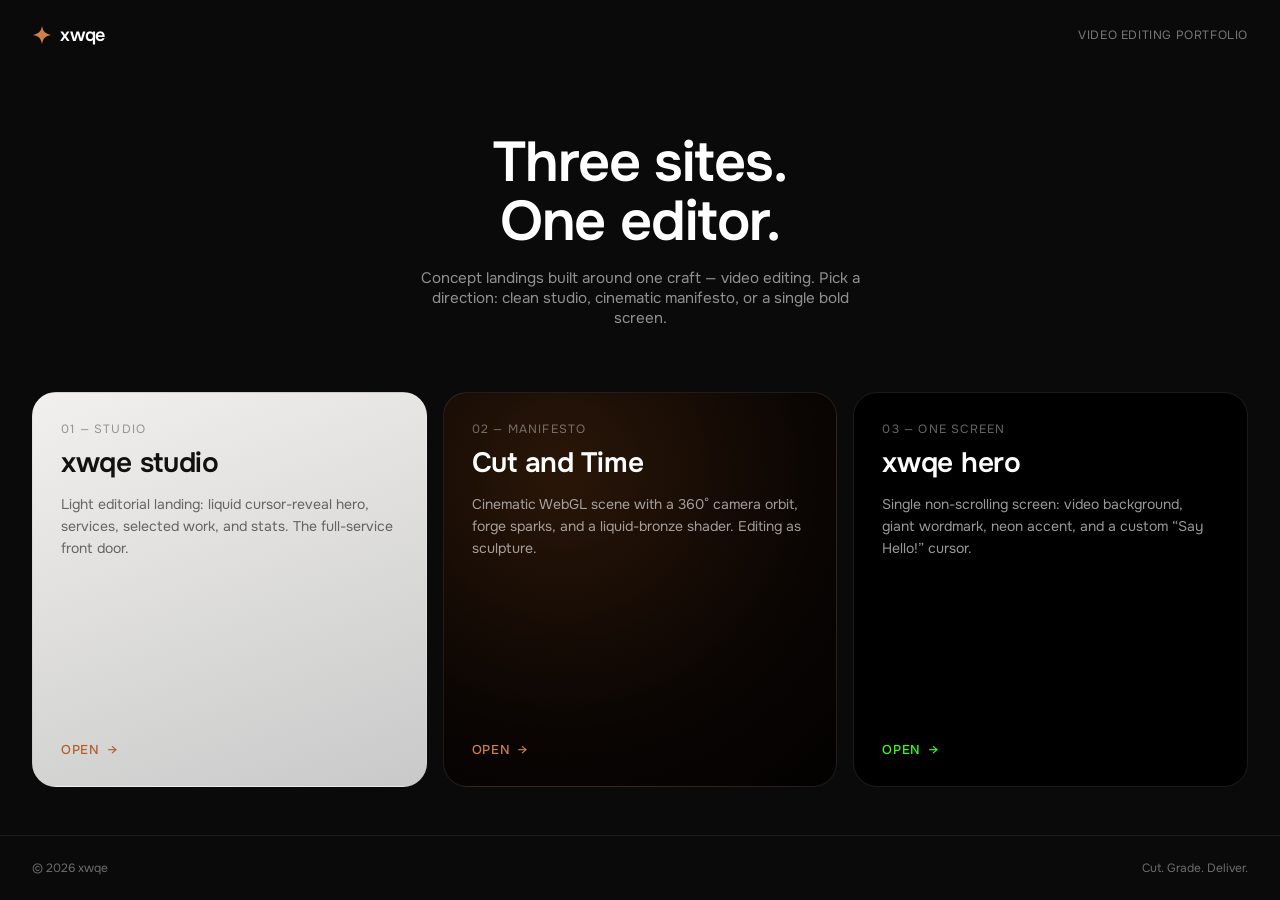
==== index.html @ b78a123f "Publish xwqe portfolio (hub + lumora + laocoon + loopstack) Co-Authored-By: Claude Fable 5 <noreply@" ====
<!DOCTYPE html>
<html lang="en">
<head>
<meta charset="UTF-8">
<meta name="viewport" content="width=device-width, initial-scale=1.0">
<title>xwqe — Portfolio</title>
<meta name="description" content="xwqe — independent video editor. Three concept sites: studio landing, cinematic manifesto, and a one-screen hero.">
<link rel="icon" href="data:image/svg+xml,<svg xmlns='http://www.w3.org/2000/svg' viewBox='0 0 64 64'><rect width='64' height='64' rx='14' fill='%230a0a0a'/><text x='32' y='45' font-family='Arial,sans-serif' font-size='38' font-weight='700' text-anchor='middle' fill='%23cf8047'>x</text></svg>">
<meta property="og:type" content="website">
<meta property="og:url" content="https://reegee07.github.io/xwqe-portfolio/">
<meta property="og:title" content="xwqe — Portfolio">
<meta property="og:description" content="Independent video editor. Three concept sites: studio landing, cinematic manifesto, and a one-screen hero.">
<meta property="og:image" content="https://reegee07.github.io/xwqe-portfolio/assets/og/hub.png">
<meta name="twitter:card" content="summary_large_image">
<link rel="preconnect" href="https://fonts.googleapis.com">
<link rel="preconnect" href="https://fonts.gstatic.com" crossorigin>
<link href="https://fonts.googleapis.com/css2?family=Onest:wght@400;500;600;700&display=swap" rel="stylesheet">
<style>
*{box-sizing:border-box;margin:0;padding:0}
body{background:#0a0a0a;color:#fff;font-family:'Onest',sans-serif;min-height:100vh;display:flex;flex-direction:column}
a{color:inherit;text-decoration:none}
.top{display:flex;align-items:center;justify-content:space-between;padding:1.5rem 2rem}
.brand{display:flex;align-items:center;gap:.5rem;font-weight:600;font-size:1.125rem;letter-spacing:-.01em}
.brand svg{width:1.25rem;height:1.25rem;color:#cf8047}
.top .tag{font-size:.75rem;text-transform:uppercase;letter-spacing:.05em;color:rgba(255,255,255,.45)}
.hero{text-align:center;padding:4rem 1.5rem 3rem}
.hero h1{font-size:clamp(2rem,5vw,3.5rem);font-weight:600;letter-spacing:-.02em;line-height:1.05}
.hero p{margin-top:1rem;font-size:.95rem;color:rgba(255,255,255,.55);max-width:44ch;margin-inline:auto}
.cards{flex:1;display:grid;grid-template-columns:1fr;gap:1rem;padding:1rem 2rem 3rem;max-width:80rem;margin-inline:auto;width:100%}
@media(min-width:900px){.cards{grid-template-columns:repeat(3,1fr)}}
.card{position:relative;display:flex;flex-direction:column;justify-content:space-between;min-height:20rem;border-radius:1.5rem;padding:1.75rem;overflow:hidden;border:1px solid rgba(255,255,255,.1);transition:transform .35s cubic-bezier(.2,.8,.2,1),border-color .35s}
.card:hover{transform:translateY(-6px);border-color:rgba(255,255,255,.3)}
.card .num{font-size:.75rem;color:rgba(255,255,255,.4);text-transform:uppercase;letter-spacing:.1em}
.card h2{font-size:1.75rem;font-weight:600;letter-spacing:-.01em;margin-top:.5rem}
.card p{margin-top:.75rem;font-size:.875rem;line-height:1.6;color:rgba(255,255,255,.6)}
.card .go{margin-top:1.5rem;display:inline-flex;align-items:center;gap:.5rem;font-size:.8rem;font-weight:500;text-transform:uppercase;letter-spacing:.05em}
.card .go span{transition:transform .3s}
.card:hover .go span{transform:translateX(4px)}
.card.c1{background:linear-gradient(160deg,#f1f0ee, #c9c9c9);color:#111;border-color:transparent}
.card.c1 .num{color:rgba(17,17,17,.4)}
.card.c1 p{color:rgba(17,17,17,.6)}
.card.c1 .accent{color:#b15f2c}
.card.c2{background:radial-gradient(120% 120% at 30% 20%, #2a1608 0%, #0a0503 55%, #000 100%)}
.card.c2 .accent{color:#cf8047}
.card.c3{background:#000}
.card.c3 .accent{color:#39FF14}
.card.c3 h2{font-family:'Onest',sans-serif}
footer{padding:1.5rem 2rem;display:flex;justify-content:space-between;font-size:.75rem;color:rgba(255,255,255,.4);border-top:1px solid rgba(255,255,255,.08)}
</style>
</head>
<body>
<div class="top">
  <div class="brand"><svg viewBox="0 0 48 48" fill="currentColor" xmlns="http://www.w3.org/2000/svg"><path d="M24 2c2.2 13.8 7.9 19.6 22 22-14.1 2.4-19.8 8.2-22 22-2.2-13.8-7.9-19.6-22-22 14.1-2.4 19.8-8.2 22-22Z"/></svg>xwqe</div>
  <span class="tag">Video Editing Portfolio</span>
</div>
<div class="hero">
  <h1>Three sites.<br>One editor.</h1>
  <p>Concept landings built around one craft — video editing. Pick a direction: clean studio, cinematic manifesto, or a single bold screen.</p>
</div>
<div class="cards">
  <a class="card c1" href="lumora/index.html">
    <div><div class="num">01 — Studio</div><h2>xwqe studio</h2><p>Light editorial landing: liquid cursor-reveal hero, services, selected work, and stats. The full-service front door.</p></div>
    <div class="go accent">Open <span>→</span></div>
  </a>
  <a class="card c2" href="laocoon/index.html">
    <div><div class="num">02 — Manifesto</div><h2>Cut and Time</h2><p>Cinematic WebGL scene with a 360° camera orbit, forge sparks, and a liquid-bronze shader. Editing as sculpture.</p></div>
    <div class="go accent">Open <span>→</span></div>
  </a>
  <a class="card c3" href="loopstack/index.html">
    <div><div class="num">03 — One Screen</div><h2>xwqe hero</h2><p>Single non-scrolling screen: video background, giant wordmark, neon accent, and a custom “Say Hello!” cursor.</p></div>
    <div class="go accent">Open <span>→</span></div>
  </a>
</div>
<footer><span>© 2026 xwqe</span><span>Cut. Grade. Deliver.</span></footer>
</body>
</html>
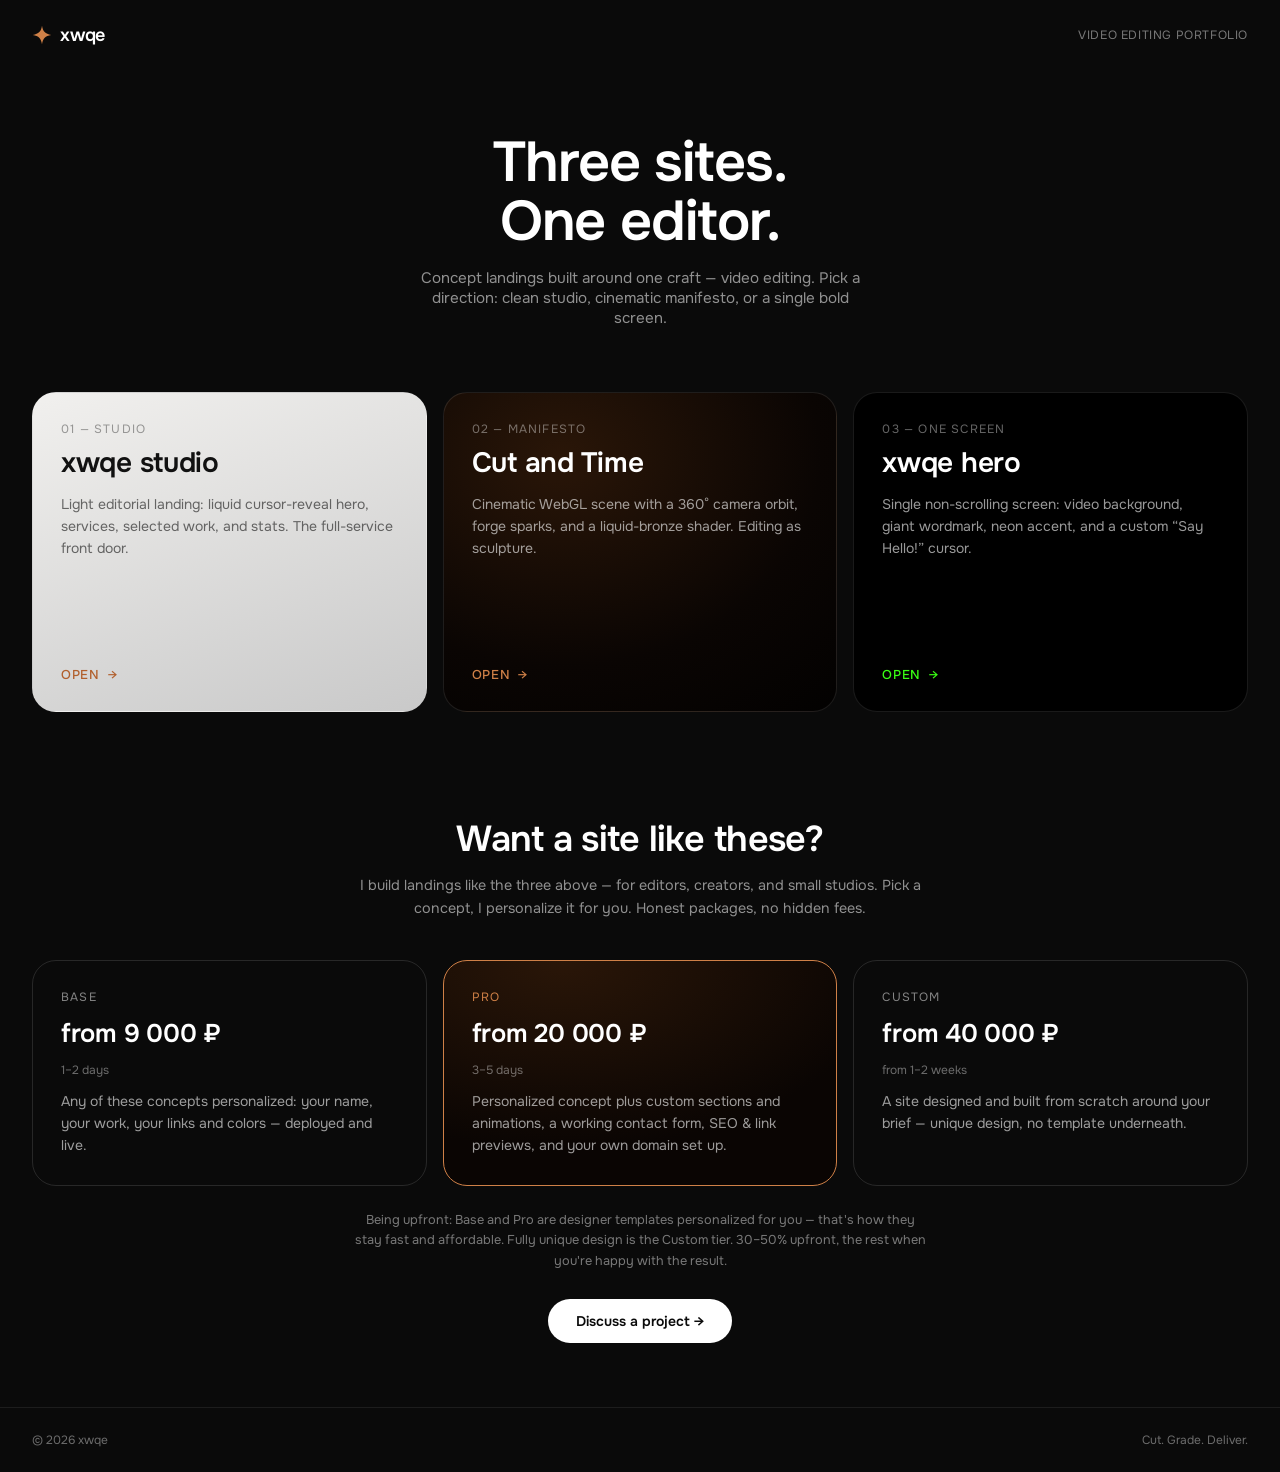
==== commit f65723a8: "Update: real portfolio links, mobile fixes, pricing section Co-Authored-By: Claude Fable 5 <noreply@" ====
--- a/index.html
+++ b/index.html
@@ -46,6 +46,23 @@
 .card.c3 .accent{color:#39FF14}
 .card.c3 h2{font-family:'Onest',sans-serif}
 footer{padding:1.5rem 2rem;display:flex;justify-content:space-between;font-size:.75rem;color:rgba(255,255,255,.4);border-top:1px solid rgba(255,255,255,.08)}
+.pricing{padding:3.5rem 2rem 4rem;max-width:80rem;margin-inline:auto;width:100%}
+.pricing .p-head{text-align:center;max-width:52ch;margin-inline:auto}
+.pricing .p-head h2{font-size:clamp(1.5rem,3.5vw,2.25rem);font-weight:600;letter-spacing:-.02em}
+.pricing .p-head p{margin-top:.75rem;font-size:.9rem;color:rgba(255,255,255,.55);line-height:1.6}
+.tiers{display:grid;grid-template-columns:1fr;gap:1rem;margin-top:2.5rem}
+@media(min-width:900px){.tiers{grid-template-columns:repeat(3,1fr)}}
+.tier{border:1px solid rgba(255,255,255,.12);border-radius:1.5rem;padding:1.75rem;display:flex;flex-direction:column;gap:.75rem}
+.tier.featured{border-color:#cf8047;background:radial-gradient(120% 120% at 30% 0%, #2a1608 0%, #0a0503 70%)}
+.tier .t-name{font-size:.75rem;text-transform:uppercase;letter-spacing:.1em;color:rgba(255,255,255,.5)}
+.tier.featured .t-name{color:#cf8047}
+.tier .t-price{font-size:1.6rem;font-weight:600;letter-spacing:-.01em}
+.tier .t-time{font-size:.75rem;color:rgba(255,255,255,.4)}
+.tier p{font-size:.875rem;line-height:1.6;color:rgba(255,255,255,.6)}
+.p-note{margin-top:1.5rem;text-align:center;font-size:.8rem;line-height:1.6;color:rgba(255,255,255,.45);max-width:64ch;margin-inline:auto}
+.p-cta{margin-top:1.75rem;display:flex;justify-content:center}
+.p-cta a{display:inline-flex;align-items:center;gap:.5rem;background:#fff;color:#0a0a0a;border-radius:9999px;padding:.8rem 1.75rem;font-size:.875rem;font-weight:600;transition:transform .3s cubic-bezier(.2,.8,.2,1)}
+.p-cta a:hover{transform:scale(1.05)}
 </style>
 </head>
 <body>
@@ -71,6 +88,34 @@
     <div class="go accent">Open <span>→</span></div>
   </a>
 </div>
+<div class="pricing" id="pricing">
+  <div class="p-head">
+    <h2>Want a site like these?</h2>
+    <p>I build landings like the three above — for editors, creators, and small studios. Pick a concept, I personalize it for you. Honest packages, no hidden fees.</p>
+  </div>
+  <div class="tiers">
+    <div class="tier">
+      <div class="t-name">Base</div>
+      <div class="t-price">from 9 000 ₽</div>
+      <div class="t-time">1–2 days</div>
+      <p>Any of these concepts personalized: your name, your work, your links and colors — deployed and live.</p>
+    </div>
+    <div class="tier featured">
+      <div class="t-name">Pro</div>
+      <div class="t-price">from 20 000 ₽</div>
+      <div class="t-time">3–5 days</div>
+      <p>Personalized concept plus custom sections and animations, a working contact form, SEO &amp; link previews, and your own domain set up.</p>
+    </div>
+    <div class="tier">
+      <div class="t-name">Custom</div>
+      <div class="t-price">from 40 000 ₽</div>
+      <div class="t-time">from 1–2 weeks</div>
+      <p>A site designed and built from scratch around your brief — unique design, no template underneath.</p>
+    </div>
+  </div>
+  <p class="p-note">Being upfront: Base and Pro are designer templates personalized for you — that's how they stay fast and affordable. Fully unique design is the Custom tier. 30–50% upfront, the rest when you're happy with the result.</p>
+  <div class="p-cta"><a href="https://t.me/xwqeee" target="_blank" rel="noopener">Discuss a project →</a></div>
+</div>
 <footer><span>© 2026 xwqe</span><span>Cut. Grade. Deliver.</span></footer>
 </body>
 </html>
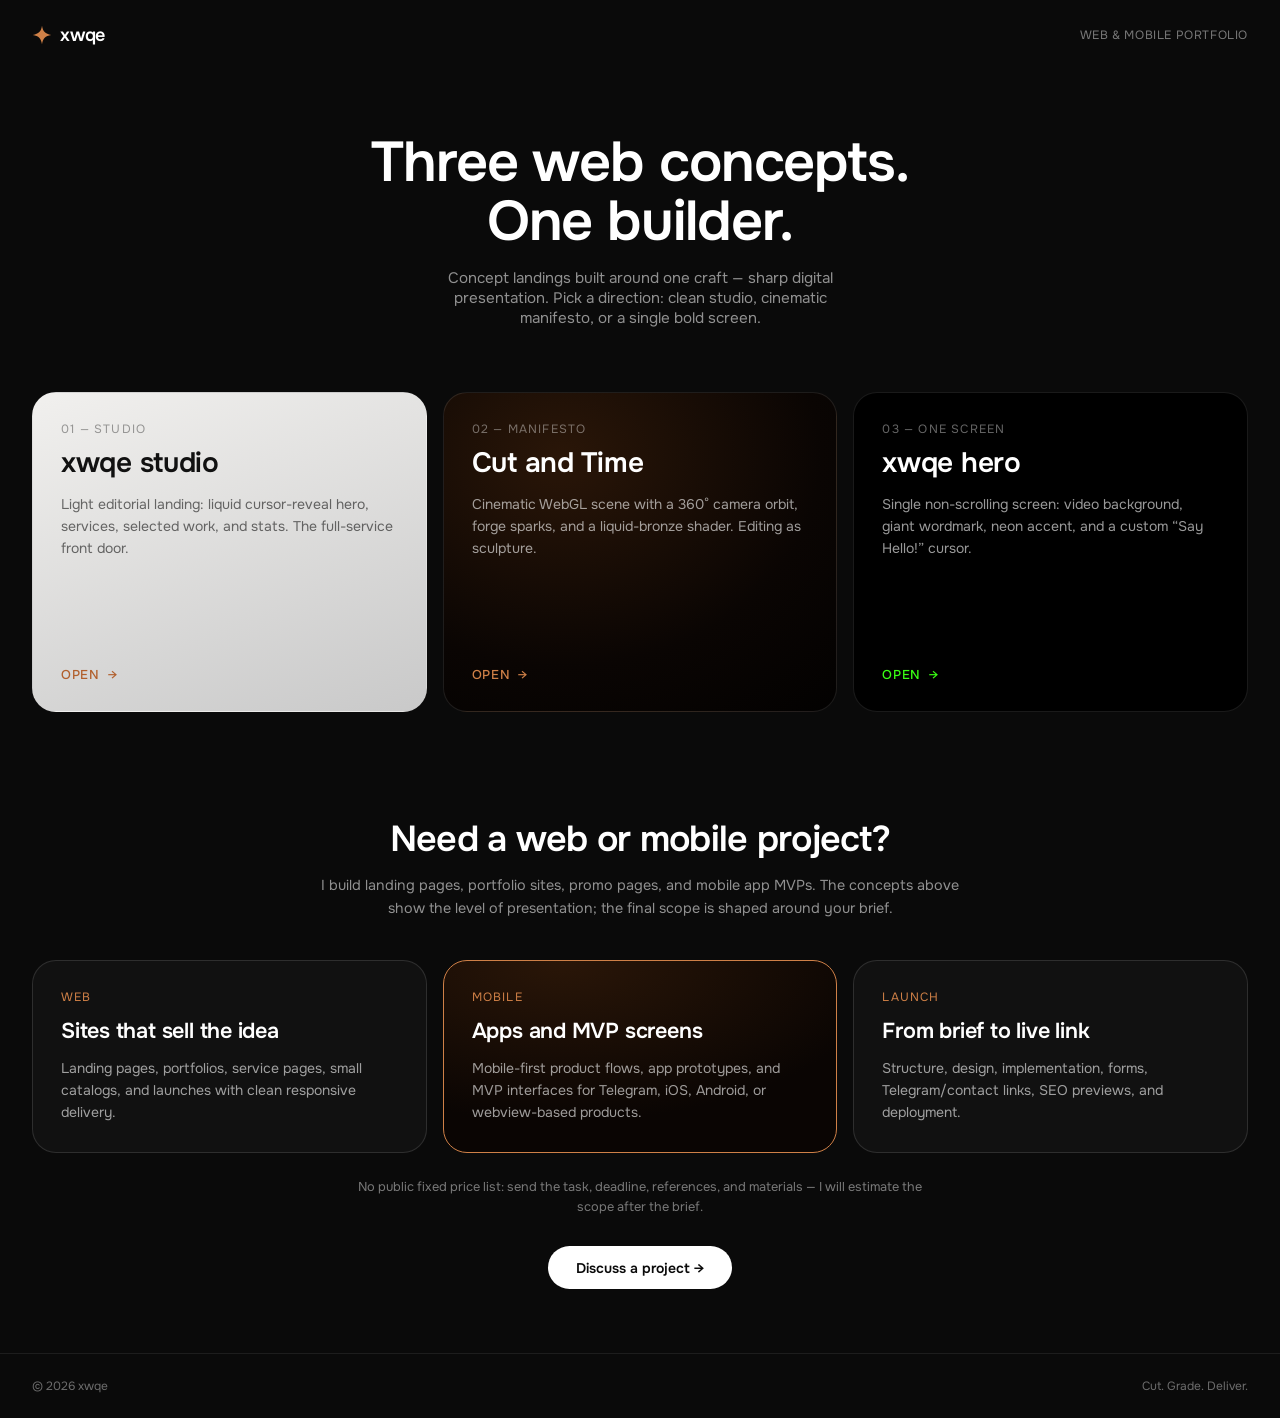
==== commit a1c58a69: "Deploy portfolio without public pricing" ====
--- a/index.html
+++ b/index.html
@@ -4,12 +4,12 @@
 <meta charset="UTF-8">
 <meta name="viewport" content="width=device-width, initial-scale=1.0">
 <title>xwqe — Portfolio</title>
-<meta name="description" content="xwqe — independent video editor. Three concept sites: studio landing, cinematic manifesto, and a one-screen hero.">
+<meta name="description" content="xwqe — web and mobile development portfolio. Concept sites, landing pages, portfolios, and product MVPs.">
 <link rel="icon" href="data:image/svg+xml,<svg xmlns='http://www.w3.org/2000/svg' viewBox='0 0 64 64'><rect width='64' height='64' rx='14' fill='%230a0a0a'/><text x='32' y='45' font-family='Arial,sans-serif' font-size='38' font-weight='700' text-anchor='middle' fill='%23cf8047'>x</text></svg>">
 <meta property="og:type" content="website">
 <meta property="og:url" content="https://reegee07.github.io/xwqe-portfolio/">
 <meta property="og:title" content="xwqe — Portfolio">
-<meta property="og:description" content="Independent video editor. Three concept sites: studio landing, cinematic manifesto, and a one-screen hero.">
+<meta property="og:description" content="Web and mobile development portfolio: concept sites, landing pages, portfolios, and product MVPs.">
 <meta property="og:image" content="https://reegee07.github.io/xwqe-portfolio/assets/og/hub.png">
 <meta name="twitter:card" content="summary_large_image">
 <link rel="preconnect" href="https://fonts.googleapis.com">
@@ -46,33 +46,31 @@
 .card.c3 .accent{color:#39FF14}
 .card.c3 h2{font-family:'Onest',sans-serif}
 footer{padding:1.5rem 2rem;display:flex;justify-content:space-between;font-size:.75rem;color:rgba(255,255,255,.4);border-top:1px solid rgba(255,255,255,.08)}
-.pricing{padding:3.5rem 2rem 4rem;max-width:80rem;margin-inline:auto;width:100%}
-.pricing .p-head{text-align:center;max-width:52ch;margin-inline:auto}
-.pricing .p-head h2{font-size:clamp(1.5rem,3.5vw,2.25rem);font-weight:600;letter-spacing:-.02em}
-.pricing .p-head p{margin-top:.75rem;font-size:.9rem;color:rgba(255,255,255,.55);line-height:1.6}
-.tiers{display:grid;grid-template-columns:1fr;gap:1rem;margin-top:2.5rem}
-@media(min-width:900px){.tiers{grid-template-columns:repeat(3,1fr)}}
-.tier{border:1px solid rgba(255,255,255,.12);border-radius:1.5rem;padding:1.75rem;display:flex;flex-direction:column;gap:.75rem}
-.tier.featured{border-color:#cf8047;background:radial-gradient(120% 120% at 30% 0%, #2a1608 0%, #0a0503 70%)}
-.tier .t-name{font-size:.75rem;text-transform:uppercase;letter-spacing:.1em;color:rgba(255,255,255,.5)}
-.tier.featured .t-name{color:#cf8047}
-.tier .t-price{font-size:1.6rem;font-weight:600;letter-spacing:-.01em}
-.tier .t-time{font-size:.75rem;color:rgba(255,255,255,.4)}
-.tier p{font-size:.875rem;line-height:1.6;color:rgba(255,255,255,.6)}
-.p-note{margin-top:1.5rem;text-align:center;font-size:.8rem;line-height:1.6;color:rgba(255,255,255,.45);max-width:64ch;margin-inline:auto}
-.p-cta{margin-top:1.75rem;display:flex;justify-content:center}
-.p-cta a{display:inline-flex;align-items:center;gap:.5rem;background:#fff;color:#0a0a0a;border-radius:9999px;padding:.8rem 1.75rem;font-size:.875rem;font-weight:600;transition:transform .3s cubic-bezier(.2,.8,.2,1)}
-.p-cta a:hover{transform:scale(1.05)}
+.inquiry{padding:3.5rem 2rem 4rem;max-width:80rem;margin-inline:auto;width:100%}
+.inquiry .i-head{text-align:center;max-width:58ch;margin-inline:auto}
+.inquiry .i-head h2{font-size:clamp(1.5rem,3.5vw,2.25rem);font-weight:600;letter-spacing:-.02em}
+.inquiry .i-head p{margin-top:.75rem;font-size:.9rem;color:rgba(255,255,255,.55);line-height:1.6}
+.offers{display:grid;grid-template-columns:1fr;gap:1rem;margin-top:2.5rem}
+@media(min-width:900px){.offers{grid-template-columns:repeat(3,1fr)}}
+.offer{border:1px solid rgba(255,255,255,.12);border-radius:1.5rem;padding:1.75rem;background:rgba(255,255,255,.03)}
+.offer.featured{border-color:#cf8047;background:radial-gradient(120% 120% at 30% 0%, #2a1608 0%, #0a0503 70%)}
+.offer .o-name{font-size:.75rem;text-transform:uppercase;letter-spacing:.1em;color:#cf8047}
+.offer h3{margin-top:.75rem;font-size:1.35rem;font-weight:600;letter-spacing:-.01em}
+.offer p{margin-top:.75rem;font-size:.875rem;line-height:1.6;color:rgba(255,255,255,.6)}
+.i-note{margin-top:1.5rem;text-align:center;font-size:.8rem;line-height:1.6;color:rgba(255,255,255,.45);max-width:64ch;margin-inline:auto}
+.i-cta{margin-top:1.75rem;display:flex;justify-content:center}
+.i-cta a{display:inline-flex;align-items:center;gap:.5rem;background:#fff;color:#0a0a0a;border-radius:9999px;padding:.8rem 1.75rem;font-size:.875rem;font-weight:600;transition:transform .3s cubic-bezier(.2,.8,.2,1)}
+.i-cta a:hover{transform:scale(1.05)}
 </style>
 </head>
 <body>
 <div class="top">
   <div class="brand"><svg viewBox="0 0 48 48" fill="currentColor" xmlns="http://www.w3.org/2000/svg"><path d="M24 2c2.2 13.8 7.9 19.6 22 22-14.1 2.4-19.8 8.2-22 22-2.2-13.8-7.9-19.6-22-22 14.1-2.4 19.8-8.2 22-22Z"/></svg>xwqe</div>
-  <span class="tag">Video Editing Portfolio</span>
+  <span class="tag">Web &amp; Mobile Portfolio</span>
 </div>
 <div class="hero">
-  <h1>Three sites.<br>One editor.</h1>
-  <p>Concept landings built around one craft — video editing. Pick a direction: clean studio, cinematic manifesto, or a single bold screen.</p>
+  <h1>Three web concepts.<br>One builder.</h1>
+  <p>Concept landings built around one craft — sharp digital presentation. Pick a direction: clean studio, cinematic manifesto, or a single bold screen.</p>
 </div>
 <div class="cards">
   <a class="card c1" href="lumora/index.html">
@@ -88,33 +86,30 @@
     <div class="go accent">Open <span>→</span></div>
   </a>
 </div>
-<div class="pricing" id="pricing">
-  <div class="p-head">
-    <h2>Want a site like these?</h2>
-    <p>I build landings like the three above — for editors, creators, and small studios. Pick a concept, I personalize it for you. Honest packages, no hidden fees.</p>
+<div class="inquiry" id="contact">
+  <div class="i-head">
+    <h2>Need a web or mobile project?</h2>
+    <p>I build landing pages, portfolio sites, promo pages, and mobile app MVPs. The concepts above show the level of presentation; the final scope is shaped around your brief.</p>
   </div>
-  <div class="tiers">
-    <div class="tier">
-      <div class="t-name">Base</div>
-      <div class="t-price">from 9 000 ₽</div>
-      <div class="t-time">1–2 days</div>
-      <p>Any of these concepts personalized: your name, your work, your links and colors — deployed and live.</p>
+  <div class="offers">
+    <div class="offer">
+      <div class="o-name">Web</div>
+      <h3>Sites that sell the idea</h3>
+      <p>Landing pages, portfolios, service pages, small catalogs, and launches with clean responsive delivery.</p>
     </div>
-    <div class="tier featured">
-      <div class="t-name">Pro</div>
-      <div class="t-price">from 20 000 ₽</div>
-      <div class="t-time">3–5 days</div>
-      <p>Personalized concept plus custom sections and animations, a working contact form, SEO &amp; link previews, and your own domain set up.</p>
+    <div class="offer featured">
+      <div class="o-name">Mobile</div>
+      <h3>Apps and MVP screens</h3>
+      <p>Mobile-first product flows, app prototypes, and MVP interfaces for Telegram, iOS, Android, or webview-based products.</p>
     </div>
-    <div class="tier">
-      <div class="t-name">Custom</div>
-      <div class="t-price">from 40 000 ₽</div>
-      <div class="t-time">from 1–2 weeks</div>
-      <p>A site designed and built from scratch around your brief — unique design, no template underneath.</p>
+    <div class="offer">
+      <div class="o-name">Launch</div>
+      <h3>From brief to live link</h3>
+      <p>Structure, design, implementation, forms, Telegram/contact links, SEO previews, and deployment.</p>
     </div>
   </div>
-  <p class="p-note">Being upfront: Base and Pro are designer templates personalized for you — that's how they stay fast and affordable. Fully unique design is the Custom tier. 30–50% upfront, the rest when you're happy with the result.</p>
-  <div class="p-cta"><a href="https://t.me/xwqeee" target="_blank" rel="noopener">Discuss a project →</a></div>
+  <p class="i-note">No public fixed price list: send the task, deadline, references, and materials — I will estimate the scope after the brief.</p>
+  <div class="i-cta"><a href="https://t.me/xwqeee" target="_blank" rel="noopener">Discuss a project →</a></div>
 </div>
 <footer><span>© 2026 xwqe</span><span>Cut. Grade. Deliver.</span></footer>
 </body>
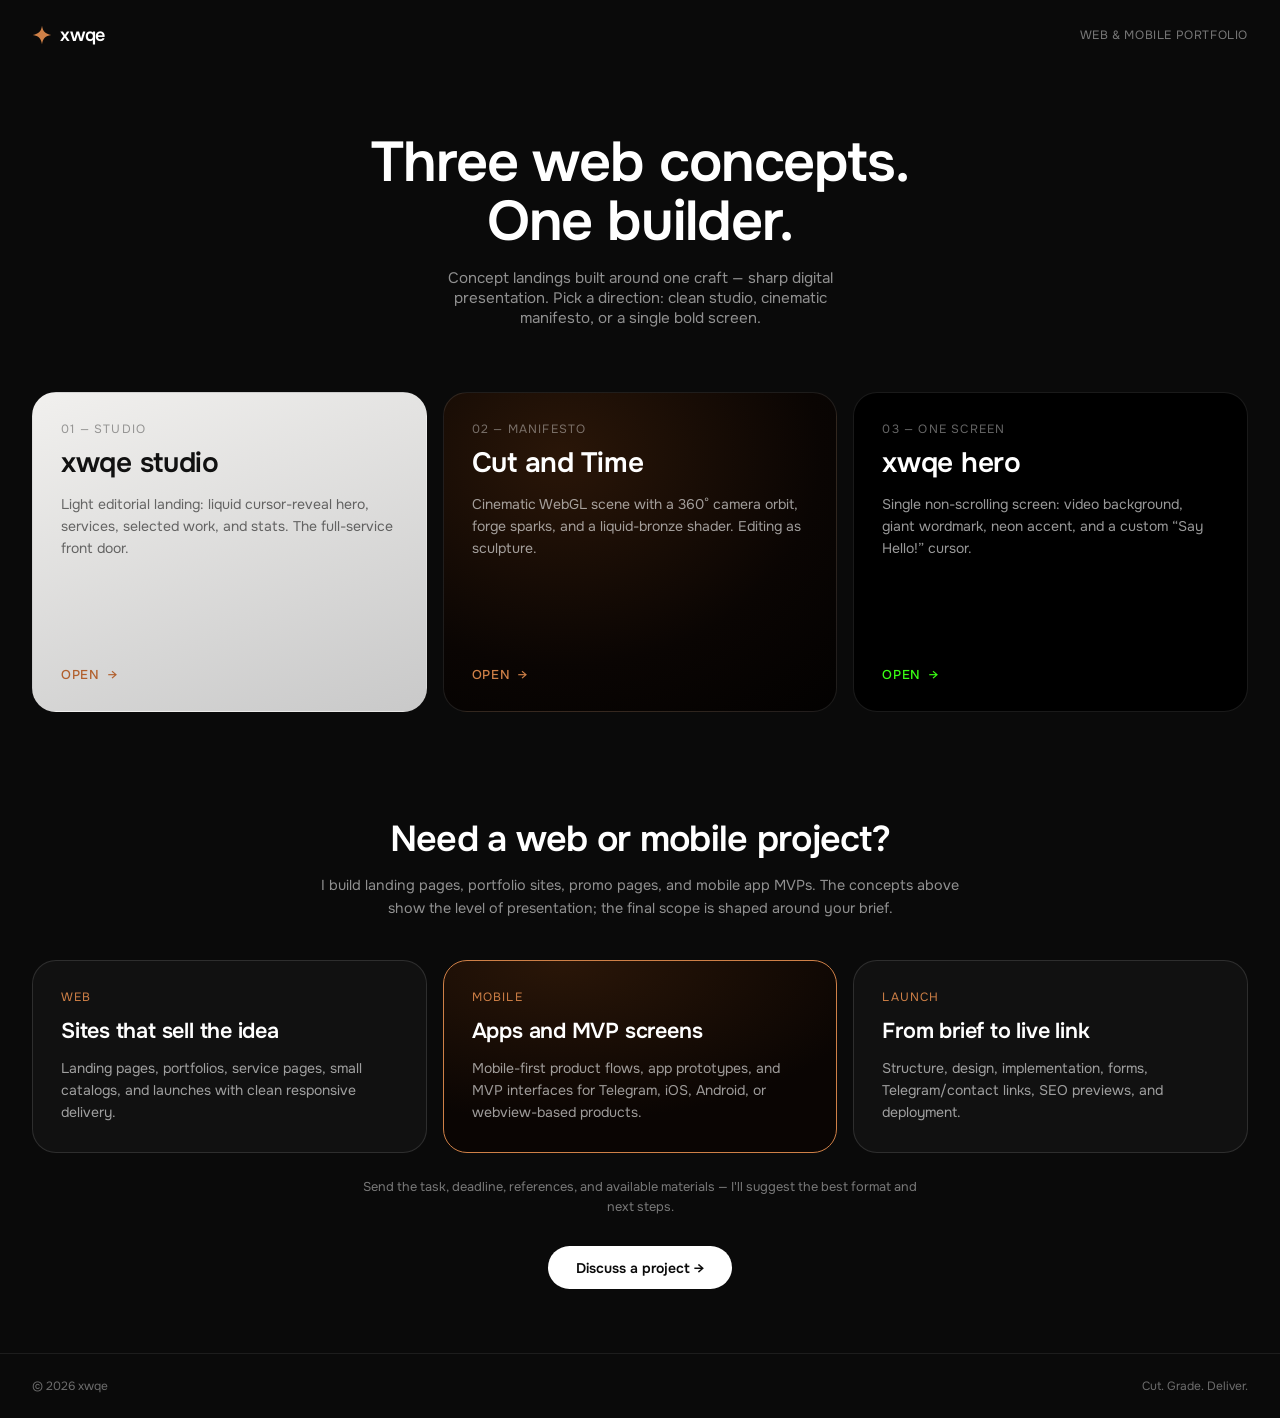
==== commit 8f2073bb: "Deploy hub copy hotfix" ====
--- a/index.html
+++ b/index.html
@@ -108,7 +108,7 @@
       <p>Structure, design, implementation, forms, Telegram/contact links, SEO previews, and deployment.</p>
     </div>
   </div>
-  <p class="i-note">No public fixed price list: send the task, deadline, references, and materials — I will estimate the scope after the brief.</p>
+  <p class="i-note">Send the task, deadline, references, and available materials — I'll suggest the best format and next steps.</p>
   <div class="i-cta"><a href="https://t.me/xwqeee" target="_blank" rel="noopener">Discuss a project →</a></div>
 </div>
 <footer><span>© 2026 xwqe</span><span>Cut. Grade. Deliver.</span></footer>
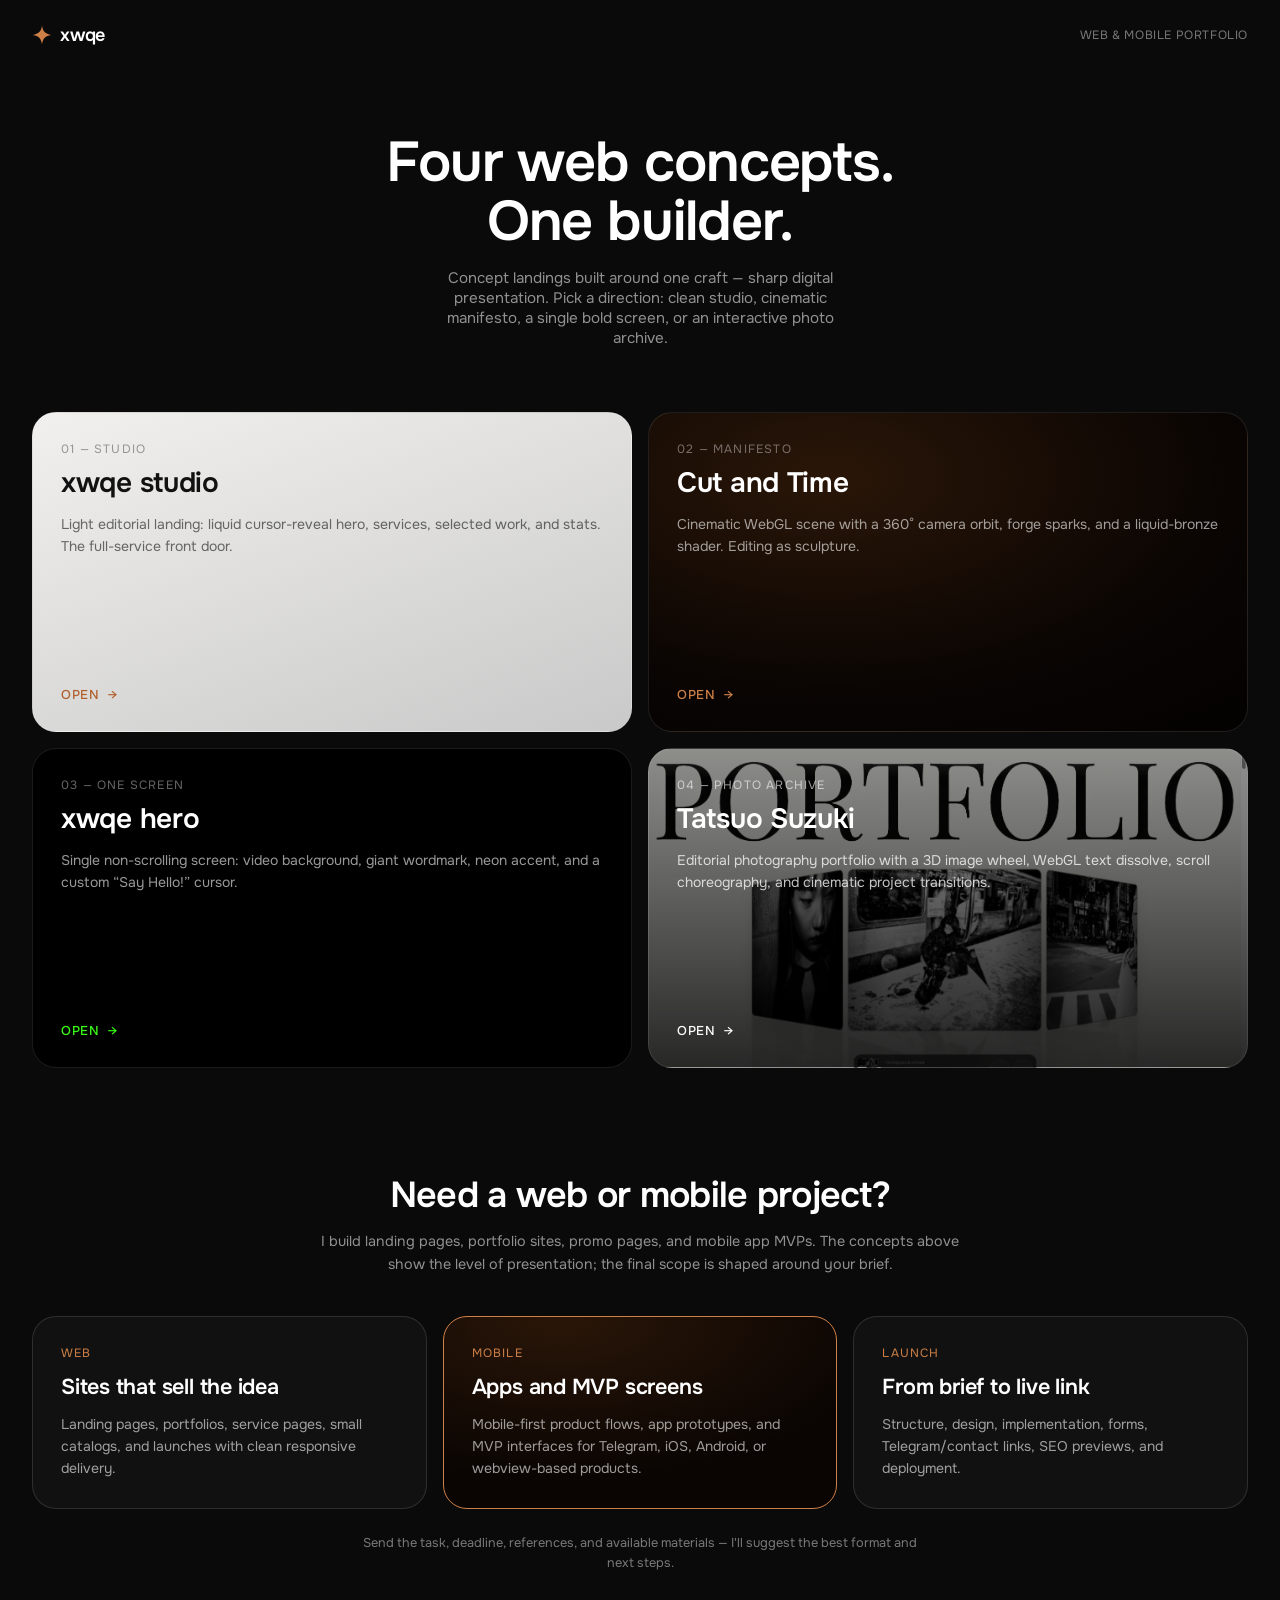
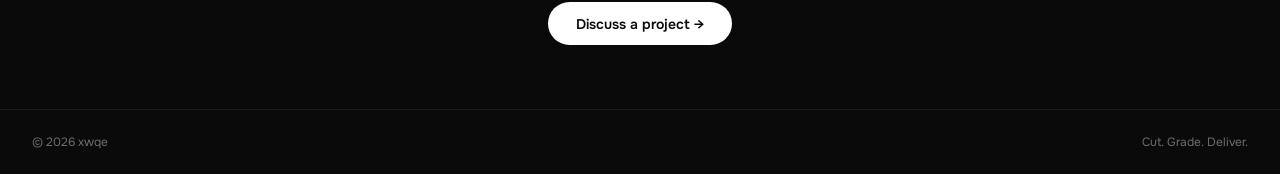
==== commit 37de0b8f: "Deploy Tatsuo photography concept" ====
--- a/index.html
+++ b/index.html
@@ -27,7 +27,7 @@
 .hero h1{font-size:clamp(2rem,5vw,3.5rem);font-weight:600;letter-spacing:-.02em;line-height:1.05}
 .hero p{margin-top:1rem;font-size:.95rem;color:rgba(255,255,255,.55);max-width:44ch;margin-inline:auto}
 .cards{flex:1;display:grid;grid-template-columns:1fr;gap:1rem;padding:1rem 2rem 3rem;max-width:80rem;margin-inline:auto;width:100%}
-@media(min-width:900px){.cards{grid-template-columns:repeat(3,1fr)}}
+@media(min-width:900px){.cards{grid-template-columns:repeat(2,1fr)}}
 .card{position:relative;display:flex;flex-direction:column;justify-content:space-between;min-height:20rem;border-radius:1.5rem;padding:1.75rem;overflow:hidden;border:1px solid rgba(255,255,255,.1);transition:transform .35s cubic-bezier(.2,.8,.2,1),border-color .35s}
 .card:hover{transform:translateY(-6px);border-color:rgba(255,255,255,.3)}
 .card .num{font-size:.75rem;color:rgba(255,255,255,.4);text-transform:uppercase;letter-spacing:.1em}
@@ -45,6 +45,10 @@
 .card.c3{background:#000}
 .card.c3 .accent{color:#39FF14}
 .card.c3 h2{font-family:'Onest',sans-serif}
+.card.c4{background:linear-gradient(180deg,rgba(0,0,0,.42),rgba(0,0,0,.84)),url("assets/og/tatsuo.png") center/cover;color:#fff}
+.card.c4 .num{color:rgba(255,255,255,.62)}
+.card.c4 p{color:rgba(255,255,255,.76)}
+.card.c4 .accent{color:#fff}
 footer{padding:1.5rem 2rem;display:flex;justify-content:space-between;font-size:.75rem;color:rgba(255,255,255,.4);border-top:1px solid rgba(255,255,255,.08)}
 .inquiry{padding:3.5rem 2rem 4rem;max-width:80rem;margin-inline:auto;width:100%}
 .inquiry .i-head{text-align:center;max-width:58ch;margin-inline:auto}
@@ -69,11 +73,11 @@
   <span class="tag">Web &amp; Mobile Portfolio</span>
 </div>
 <div class="hero">
-  <h1>Three web concepts.<br>One builder.</h1>
-  <p>Concept landings built around one craft — sharp digital presentation. Pick a direction: clean studio, cinematic manifesto, or a single bold screen.</p>
+  <h1>Four web concepts.<br>One builder.</h1>
+  <p>Concept landings built around one craft — sharp digital presentation. Pick a direction: clean studio, cinematic manifesto, a single bold screen, or an interactive photo archive.</p>
 </div>
 <div class="cards">
-  <a class="card c1" href="lumora/index.html">
+  <a class="card c1" href="lumora/index.html?v=starfix">
     <div><div class="num">01 — Studio</div><h2>xwqe studio</h2><p>Light editorial landing: liquid cursor-reveal hero, services, selected work, and stats. The full-service front door.</p></div>
     <div class="go accent">Open <span>→</span></div>
   </a>
@@ -83,6 +87,10 @@
   </a>
   <a class="card c3" href="loopstack/index.html">
     <div><div class="num">03 — One Screen</div><h2>xwqe hero</h2><p>Single non-scrolling screen: video background, giant wordmark, neon accent, and a custom “Say Hello!” cursor.</p></div>
+    <div class="go accent">Open <span>→</span></div>
+  </a>
+  <a class="card c4" href="tatsuo/">
+    <div><div class="num">04 — Photo Archive</div><h2>Tatsuo Suzuki</h2><p>Editorial photography portfolio with a 3D image wheel, WebGL text dissolve, scroll choreography, and cinematic project transitions.</p></div>
     <div class="go accent">Open <span>→</span></div>
   </a>
 </div>
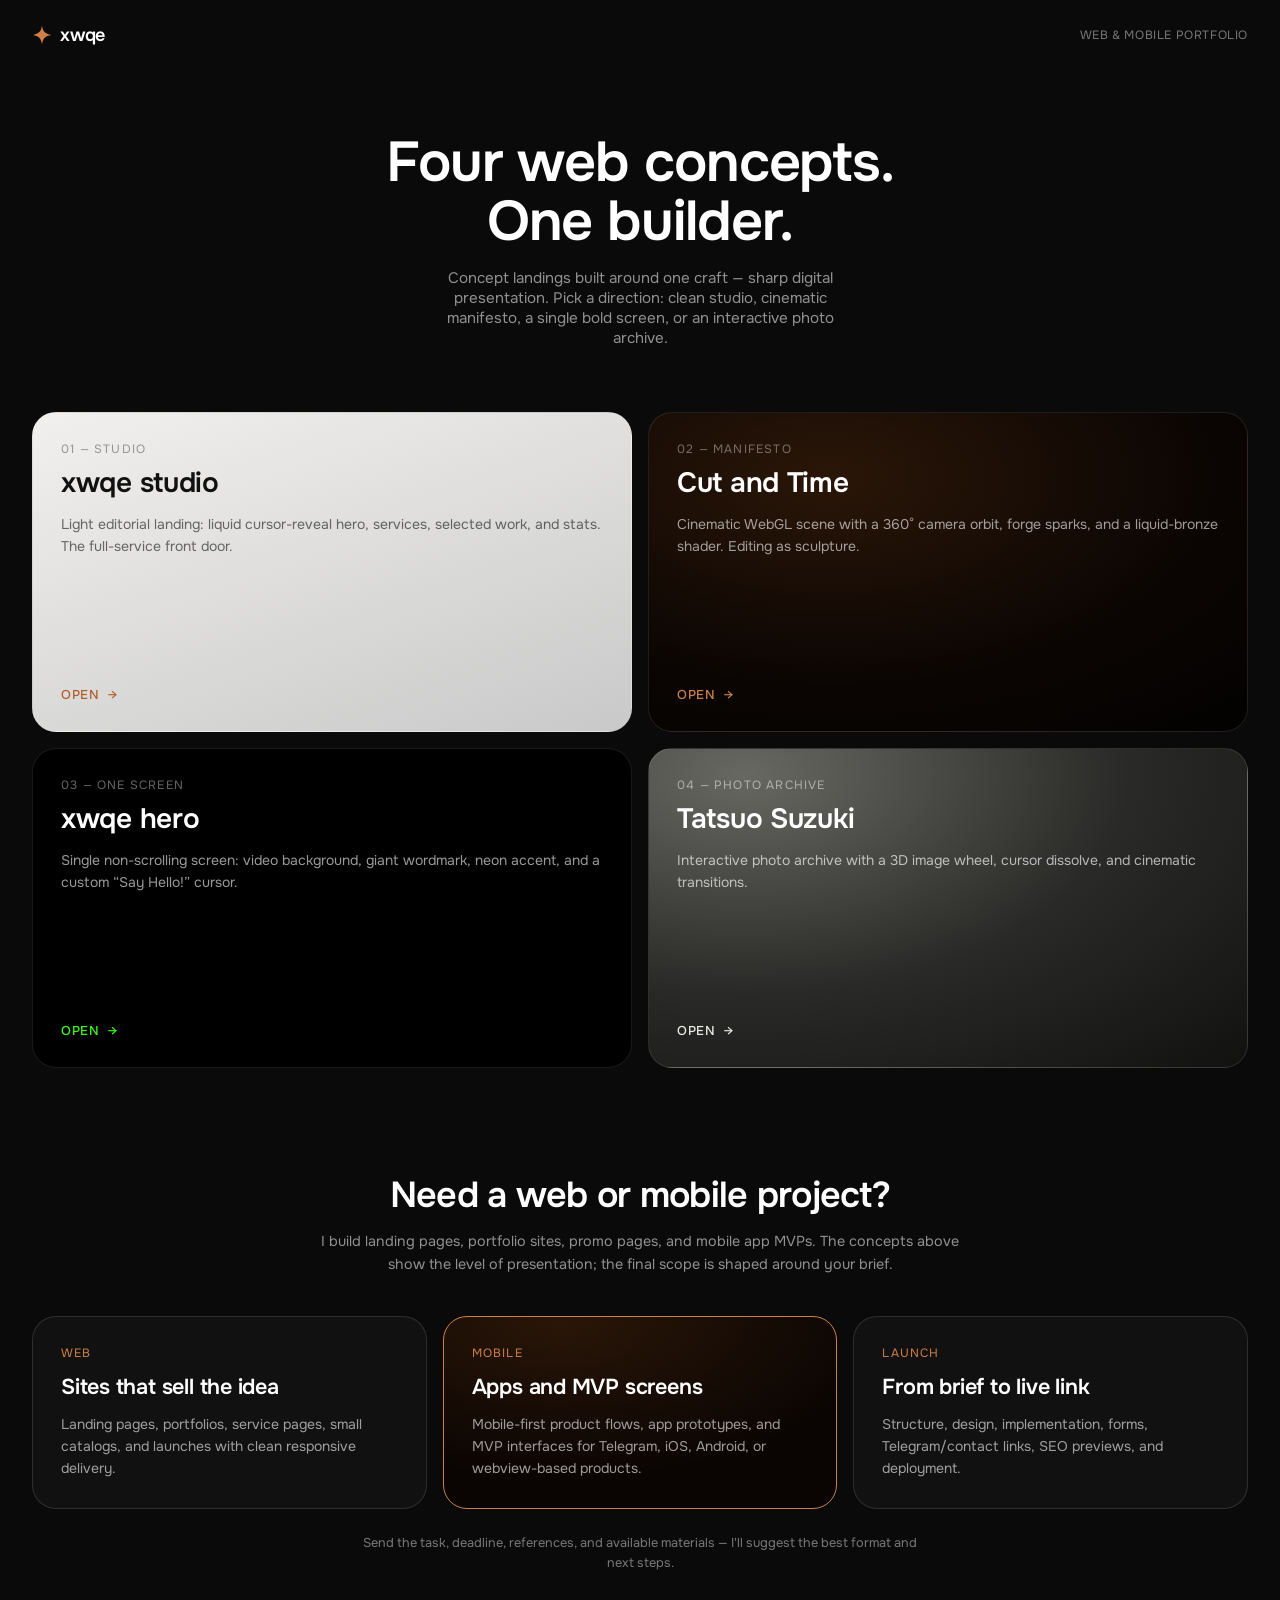
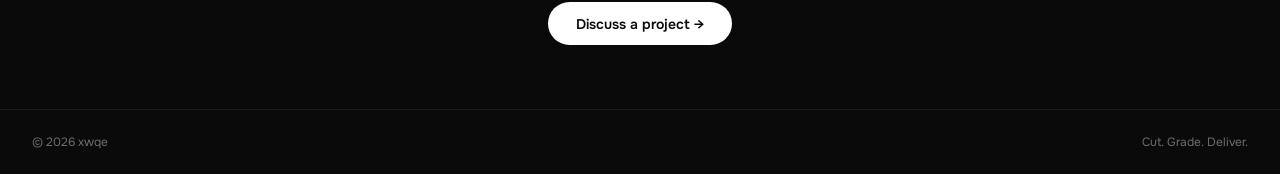
==== commit 648489ea: "Polish portfolio hub preview" ====
--- a/index.html
+++ b/index.html
@@ -45,10 +45,10 @@
 .card.c3{background:#000}
 .card.c3 .accent{color:#39FF14}
 .card.c3 h2{font-family:'Onest',sans-serif}
-.card.c4{background:linear-gradient(180deg,rgba(0,0,0,.42),rgba(0,0,0,.84)),url("assets/og/tatsuo.png") center/cover;color:#fff}
-.card.c4 .num{color:rgba(255,255,255,.62)}
-.card.c4 p{color:rgba(255,255,255,.76)}
-.card.c4 .accent{color:#fff}
+.card.c4{background:radial-gradient(140% 150% at 16% 8%,#686863 0%,#292927 46%,#090909 100%);color:#fff}
+.card.c4 .num{color:rgba(255,255,255,.5)}
+.card.c4 p{color:rgba(255,255,255,.66)}
+.card.c4 .accent{color:#ecece7}
 footer{padding:1.5rem 2rem;display:flex;justify-content:space-between;font-size:.75rem;color:rgba(255,255,255,.4);border-top:1px solid rgba(255,255,255,.08)}
 .inquiry{padding:3.5rem 2rem 4rem;max-width:80rem;margin-inline:auto;width:100%}
 .inquiry .i-head{text-align:center;max-width:58ch;margin-inline:auto}
@@ -90,7 +90,7 @@
     <div class="go accent">Open <span>→</span></div>
   </a>
   <a class="card c4" href="tatsuo/">
-    <div><div class="num">04 — Photo Archive</div><h2>Tatsuo Suzuki</h2><p>Editorial photography portfolio with a 3D image wheel, WebGL text dissolve, scroll choreography, and cinematic project transitions.</p></div>
+    <div><div class="num">04 — Photo Archive</div><h2>Tatsuo Suzuki</h2><p>Interactive photo archive with a 3D image wheel, cursor dissolve, and cinematic transitions.</p></div>
     <div class="go accent">Open <span>→</span></div>
   </a>
 </div>
